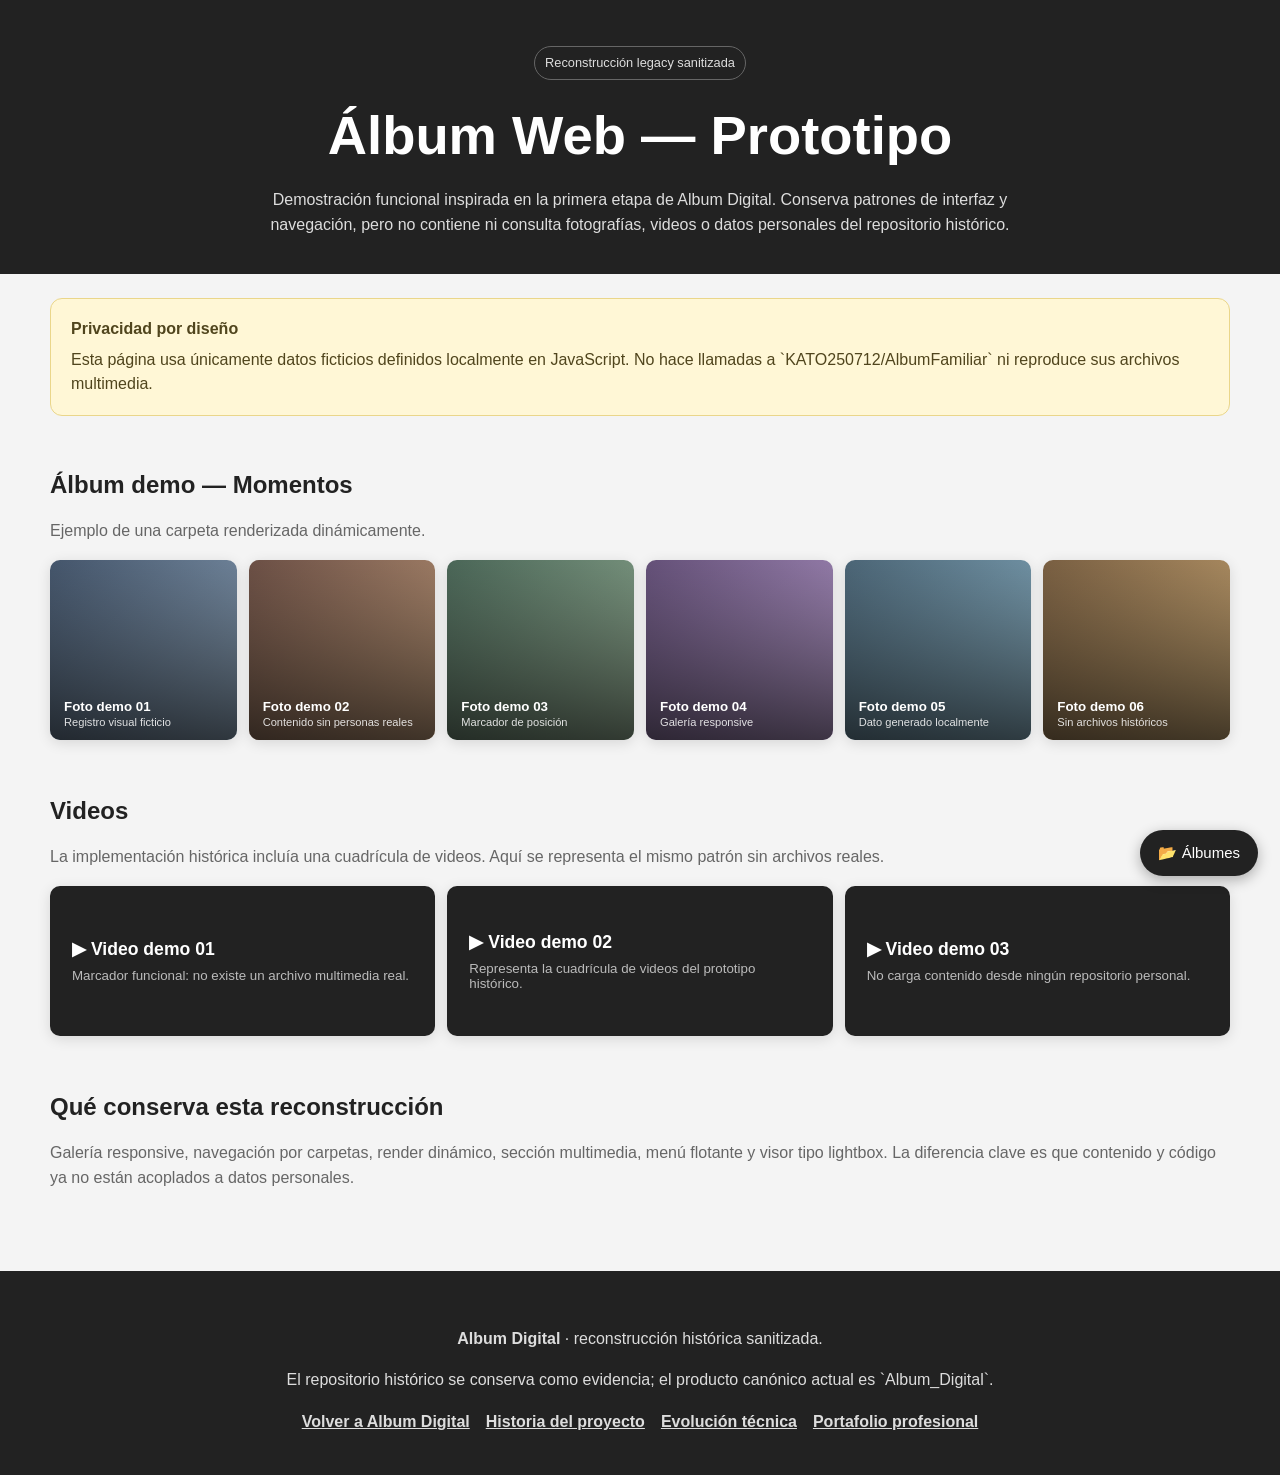
==== legacy/index.html @ f81ddcd9 "feat: add sanitized legacy reconstruction" ====
<!doctype html>
<html lang="es">
<head>
  <meta charset="utf-8">
  <meta name="viewport" content="width=device-width, initial-scale=1">
  <title>Album Digital Legacy | Reconstrucción sanitizada</title>
  <meta name="description" content="Reconstrucción sanitizada del prototipo histórico que dio origen a Album Digital: galería, carpetas, videos y lightbox sin contenido personal.">
  <meta name="author" content="Miguel Ángel Ruiz Ramírez">
  <meta name="robots" content="index,follow">
  <link rel="canonical" href="https://miguelangelruizfull-ai.github.io/Album_Digital/legacy/">
  <style>
    :root{--bg:#f4f4f4;--ink:#222;--muted:#666;--panel:#fff;--line:#ddd;--shadow:0 3px 14px rgba(0,0,0,.12);--max:1180px}
    *{box-sizing:border-box}html{scroll-behavior:smooth}body{margin:0;font-family:Arial,sans-serif;background:var(--bg);color:var(--ink);line-height:1.55}a{color:inherit}.wrap{width:min(calc(100% - 28px),var(--max));margin:auto}
    header{background:#222;color:#fff;text-align:center;padding:46px 20px 36px}header h1{margin:0 0 10px;font-size:clamp(2rem,6vw,3.4rem)}header p{max-width:760px;margin:0 auto;color:#ddd}.badge{display:inline-block;margin-bottom:14px;padding:6px 10px;border:1px solid #666;border-radius:999px;font-size:.8rem;color:#ddd}
    .notice{background:#fff7d6;border:1px solid #ead68a;border-radius:12px;padding:18px 20px;margin:24px auto;color:#50451d}.notice strong{display:block;margin-bottom:6px}
    .section{padding:26px 0}.section h2{margin:0 0 14px}.section p{color:var(--muted)}
    .gallery{display:grid;grid-template-columns:repeat(auto-fill,minmax(180px,1fr));gap:12px}.tile{height:180px;border-radius:10px;box-shadow:var(--shadow);cursor:pointer;position:relative;overflow:hidden;border:0;width:100%;text-align:left;color:#fff;padding:0;background:#444}.tile::after{content:"";position:absolute;inset:0;background:linear-gradient(transparent,rgba(0,0,0,.68))}.tile span{position:absolute;z-index:2;left:14px;bottom:12px;font-weight:700}.tile small{display:block;font-weight:400;opacity:.85;margin-top:2px}.tone-1{background:linear-gradient(135deg,#44556b,#91a8be)}.tone-2{background:linear-gradient(135deg,#6b4f45,#c6a07e)}.tone-3{background:linear-gradient(135deg,#4a6657,#9ab49a)}.tone-4{background:linear-gradient(135deg,#645078,#ba9fd0)}.tone-5{background:linear-gradient(135deg,#4b6576,#8fb6c9)}.tone-6{background:linear-gradient(135deg,#795f42,#d0ad78)}
    .video-grid{display:grid;grid-template-columns:repeat(auto-fit,minmax(220px,1fr));gap:12px}.video-card{min-height:150px;background:#222;color:#fff;border-radius:10px;padding:22px;box-shadow:var(--shadow);cursor:pointer;border:0;text-align:left}.video-card b{display:block;font-size:1.1rem;margin-bottom:8px}.video-card span{color:#bbb}
    .album-menu-btn{position:fixed;bottom:24px;right:22px;background:#222;color:#fff;border:0;padding:14px 18px;border-radius:50px;cursor:pointer;font-size:15px;box-shadow:0 4px 14px rgba(0,0,0,.3);z-index:50}.album-menu-panel{position:fixed;bottom:80px;right:22px;background:#fff;width:min(280px,calc(100vw - 44px));max-height:60vh;overflow:auto;border-radius:12px;box-shadow:0 5px 22px rgba(0,0,0,.2);display:none;padding:12px;z-index:50}.album-menu-panel.open{display:block}.album-menu-title{text-align:center;font-weight:700;margin:6px 0 12px}.album-link{display:block;width:100%;text-align:left;border:0;background:#f2f2f2;border-radius:8px;padding:11px 12px;margin:6px 0;cursor:pointer}.album-link:hover{background:#e4e4e4}.album-link.active{background:#222;color:#fff}
    .lightbox{position:fixed;inset:0;background:rgba(0,0,0,.86);display:none;align-items:center;justify-content:center;padding:20px;z-index:100}.lightbox.open{display:flex}.lightbox-card{width:min(760px,94vw);min-height:430px;border-radius:16px;display:flex;align-items:center;justify-content:center;position:relative;color:#fff;text-align:center;padding:40px;box-shadow:0 8px 30px rgba(0,0,0,.4)}.lightbox-card h3{font-size:2rem;margin:0 0 8px}.lightbox-card p{margin:0;color:#eee}.close{position:absolute;top:20px;right:24px;background:transparent;border:0;color:#fff;font-size:40px;cursor:pointer}
    footer{margin-top:38px;background:#222;color:#ddd;text-align:center;padding:40px 20px}footer a{font-weight:700}.footlinks{display:flex;gap:16px;justify-content:center;flex-wrap:wrap;margin-top:18px}
    @media(max-width:560px){.tile{height:150px}.lightbox-card{min-height:330px}.album-menu-btn{right:14px;bottom:14px}.album-menu-panel{right:14px;bottom:70px}}
  </style>
</head>
<body>
<header>
  <div class="badge">Reconstrucción legacy sanitizada</div>
  <h1>Álbum Web — Prototipo</h1>
  <p>Demostración funcional inspirada en la primera etapa de Album Digital. Conserva patrones de interfaz y navegación, pero no contiene ni consulta fotografías, videos o datos personales del repositorio histórico.</p>
</header>

<main class="wrap">
  <div class="notice">
    <strong>Privacidad por diseño</strong>
    Esta página usa únicamente datos ficticios definidos localmente en JavaScript. No hace llamadas a `KATO250712/AlbumFamiliar` ni reproduce sus archivos multimedia.
  </div>

  <section class="section">
    <h2 id="albumTitle">Álbum demo — Momentos</h2>
    <p id="albumDescription">Selecciona una carpeta desde el botón flotante para observar el comportamiento del prototipo.</p>
    <div class="gallery" id="gallery"></div>
  </section>

  <section class="section">
    <h2>Videos</h2>
    <p>La implementación histórica incluía una cuadrícula de videos. Aquí se representa el mismo patrón sin archivos reales.</p>
    <div class="video-grid" id="videoGrid"></div>
  </section>

  <section class="section">
    <h2>Qué conserva esta reconstrucción</h2>
    <p>Galería responsive, navegación por carpetas, render dinámico, sección multimedia, menú flotante y visor tipo lightbox. La diferencia clave es que contenido y código ya no están acoplados a datos personales.</p>
  </section>
</main>

<button class="album-menu-btn" id="menuButton" type="button" aria-expanded="false" aria-controls="albumMenu">📂 Álbumes</button>
<div class="album-menu-panel" id="albumMenu">
  <div class="album-menu-title">Carpetas demo</div>
  <div id="albumList"></div>
</div>

<div class="lightbox" id="lightbox" role="dialog" aria-modal="true" aria-label="Vista ampliada">
  <button class="close" id="closeLightbox" aria-label="Cerrar">×</button>
  <div class="lightbox-card tone-1" id="lightboxCard">
    <div><h3 id="lightboxTitle">Vista demo</h3><p id="lightboxText"></p></div>
  </div>
</div>

<footer>
  <p><strong>Album Digital</strong> · reconstrucción histórica sanitizada.</p>
  <p>El repositorio histórico se conserva como evidencia; el producto canónico actual es `Album_Digital`.</p>
  <div class="footlinks">
    <a href="../">Volver a Album Digital</a>
    <a href="../HISTORY.md">Historia del proyecto</a>
    <a href="../docs/EVOLUCION.md">Evolución técnica</a>
    <a href="https://miguelangelruizfull-ai.github.io/">Portafolio profesional</a>
  </div>
</footer>

<script>
const albums = {
  "momentos": {
    title: "Álbum demo — Momentos",
    description: "Ejemplo de una carpeta renderizada dinámicamente.",
    items: [
      ["Foto demo 01","Registro visual ficticio","tone-1"],
      ["Foto demo 02","Contenido sin personas reales","tone-2"],
      ["Foto demo 03","Marcador de posición","tone-3"],
      ["Foto demo 04","Galería responsive","tone-4"],
      ["Foto demo 05","Dato generado localmente","tone-5"],
      ["Foto demo 06","Sin archivos históricos","tone-6"]
    ]
  },
  "viajes-demo": {
    title: "Álbum demo — Viajes",
    description: "Segunda carpeta ficticia para demostrar el cambio de álbum.",
    items: [
      ["Destino demo A","Sin ubicación personal","tone-3"],
      ["Destino demo B","Sin fotografías reales","tone-5"],
      ["Destino demo C","Contenido ficticio","tone-1"],
      ["Destino demo D","Render con JavaScript","tone-6"]
    ]
  },
  "eventos-demo": {
    title: "Álbum demo — Eventos",
    description: "Tercera colección ficticia con el mismo comportamiento del visor.",
    items: [
      ["Evento demo A","Ejemplo sanitizado","tone-4"],
      ["Evento demo B","Sin terceros identificables","tone-2"],
      ["Evento demo C","Patrón de galería","tone-5"]
    ]
  }
};

const videoItems = [
  ["Video demo 01","Marcador funcional: no existe un archivo multimedia real."],
  ["Video demo 02","Representa la cuadrícula de videos del prototipo histórico."],
  ["Video demo 03","No carga contenido desde ningún repositorio personal."]
];

const gallery = document.getElementById('gallery');
const albumTitle = document.getElementById('albumTitle');
const albumDescription = document.getElementById('albumDescription');
const albumList = document.getElementById('albumList');
const menu = document.getElementById('albumMenu');
const menuButton = document.getElementById('menuButton');
const lightbox = document.getElementById('lightbox');
const lightboxCard = document.getElementById('lightboxCard');
const lightboxTitle = document.getElementById('lightboxTitle');
const lightboxText = document.getElementById('lightboxText');

function openLightbox(title, text, tone='tone-1') {
  lightboxCard.className = `lightbox-card ${tone}`;
  lightboxTitle.textContent = title;
  lightboxText.textContent = text;
  lightbox.classList.add('open');
}

function closeLightbox() { lightbox.classList.remove('open'); }

document.getElementById('closeLightbox').addEventListener('click', closeLightbox);
lightbox.addEventListener('click', e => { if (e.target === lightbox) closeLightbox(); });
document.addEventListener('keydown', e => { if (e.key === 'Escape') closeLightbox(); });

function renderAlbum(key) {
  const album = albums[key];
  albumTitle.textContent = album.title;
  albumDescription.textContent = album.description;
  gallery.innerHTML = '';
  album.items.forEach(([title,text,tone]) => {
    const button = document.createElement('button');
    button.type = 'button';
    button.className = `tile ${tone}`;
    button.innerHTML = `<span>${title}<small>${text}</small></span>`;
    button.addEventListener('click', () => openLightbox(title,text,tone));
    gallery.appendChild(button);
  });
  document.querySelectorAll('.album-link').forEach(btn => btn.classList.toggle('active', btn.dataset.key === key));
  menu.classList.remove('open');
  menuButton.setAttribute('aria-expanded','false');
}

Object.entries(albums).forEach(([key,album]) => {
  const button = document.createElement('button');
  button.type = 'button';
  button.className = 'album-link';
  button.dataset.key = key;
  button.textContent = album.title.replace('Álbum demo — ','');
  button.addEventListener('click', () => renderAlbum(key));
  albumList.appendChild(button);
});

menuButton.addEventListener('click', () => {
  const open = menu.classList.toggle('open');
  menuButton.setAttribute('aria-expanded', String(open));
});

document.getElementById('videoGrid').innerHTML = '';
videoItems.forEach(([title,text],i) => {
  const button = document.createElement('button');
  button.type = 'button';
  button.className = 'video-card';
  button.innerHTML = `<b>▶ ${title}</b><span>${text}</span>`;
  button.addEventListener('click', () => openLightbox(title,text,`tone-${(i%6)+1}`));
  document.getElementById('videoGrid').appendChild(button);
});

renderAlbum('momentos');
</script>
</body>
</html>
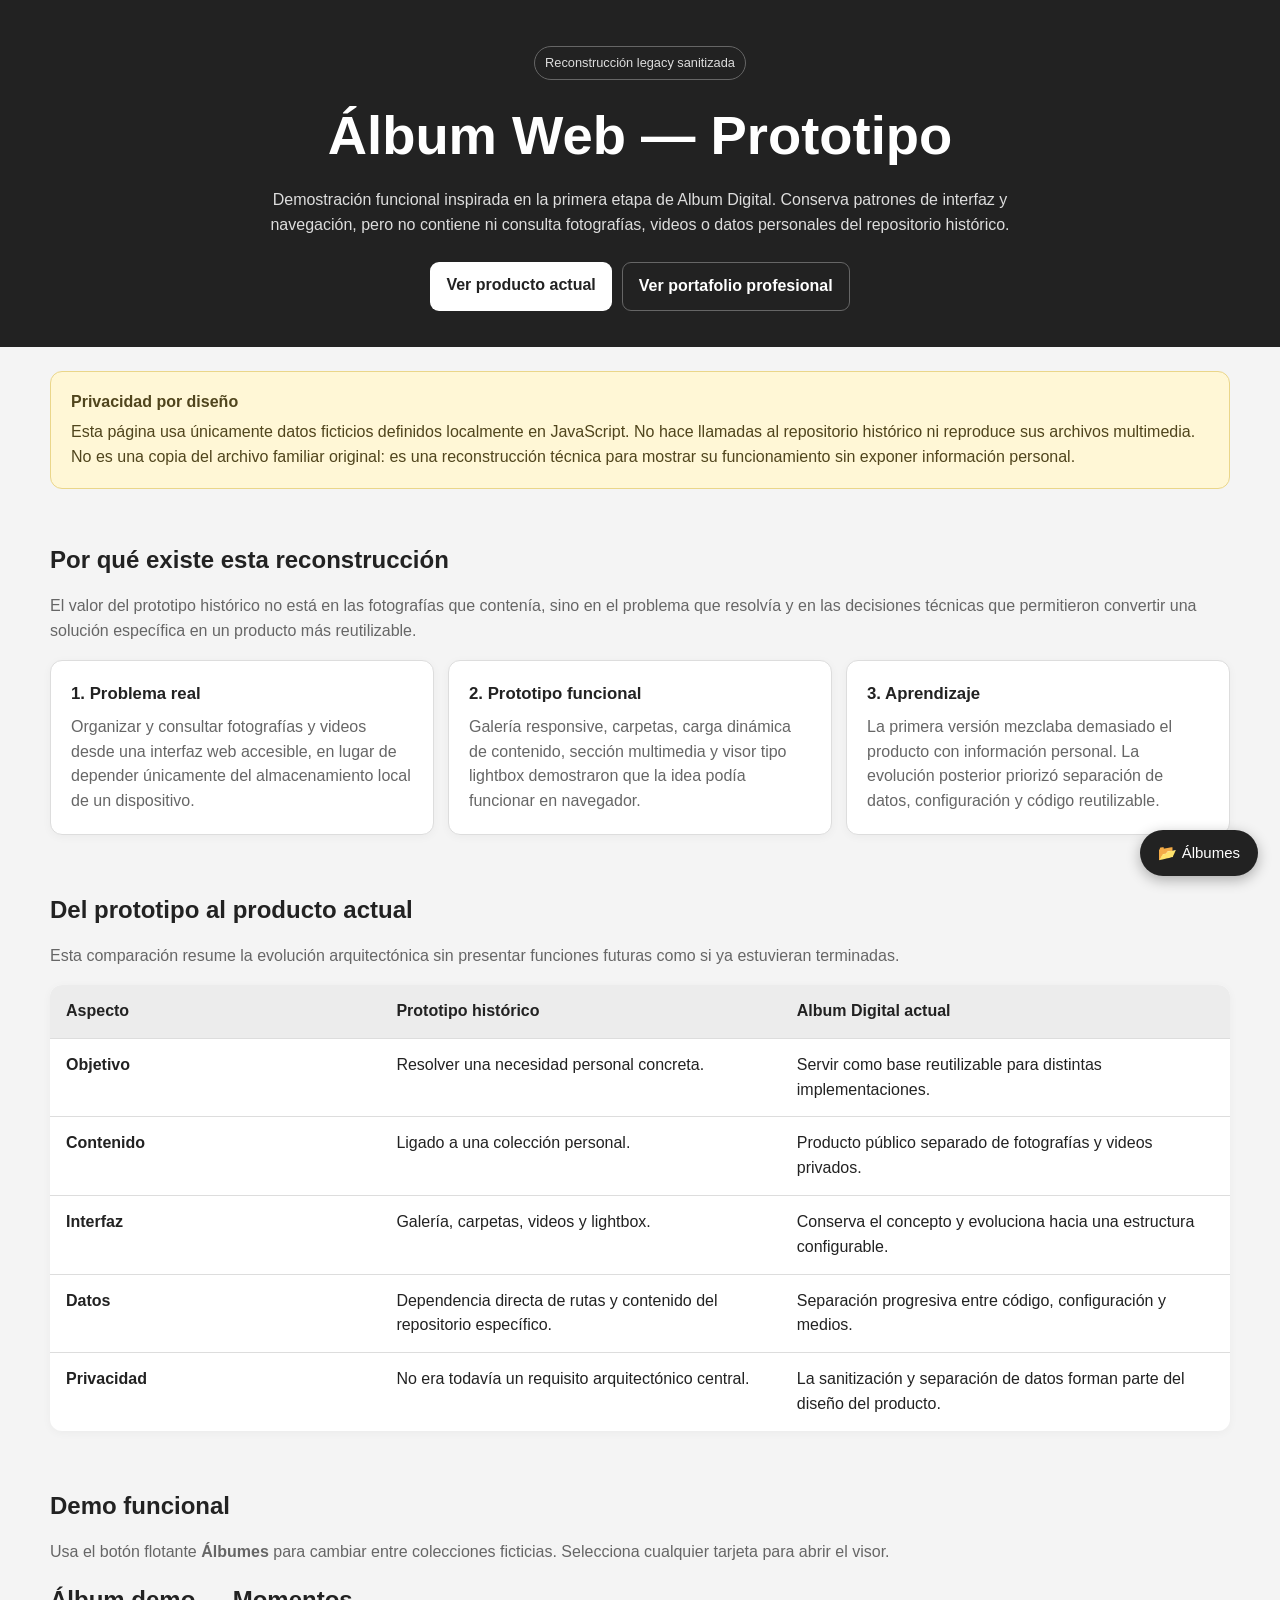
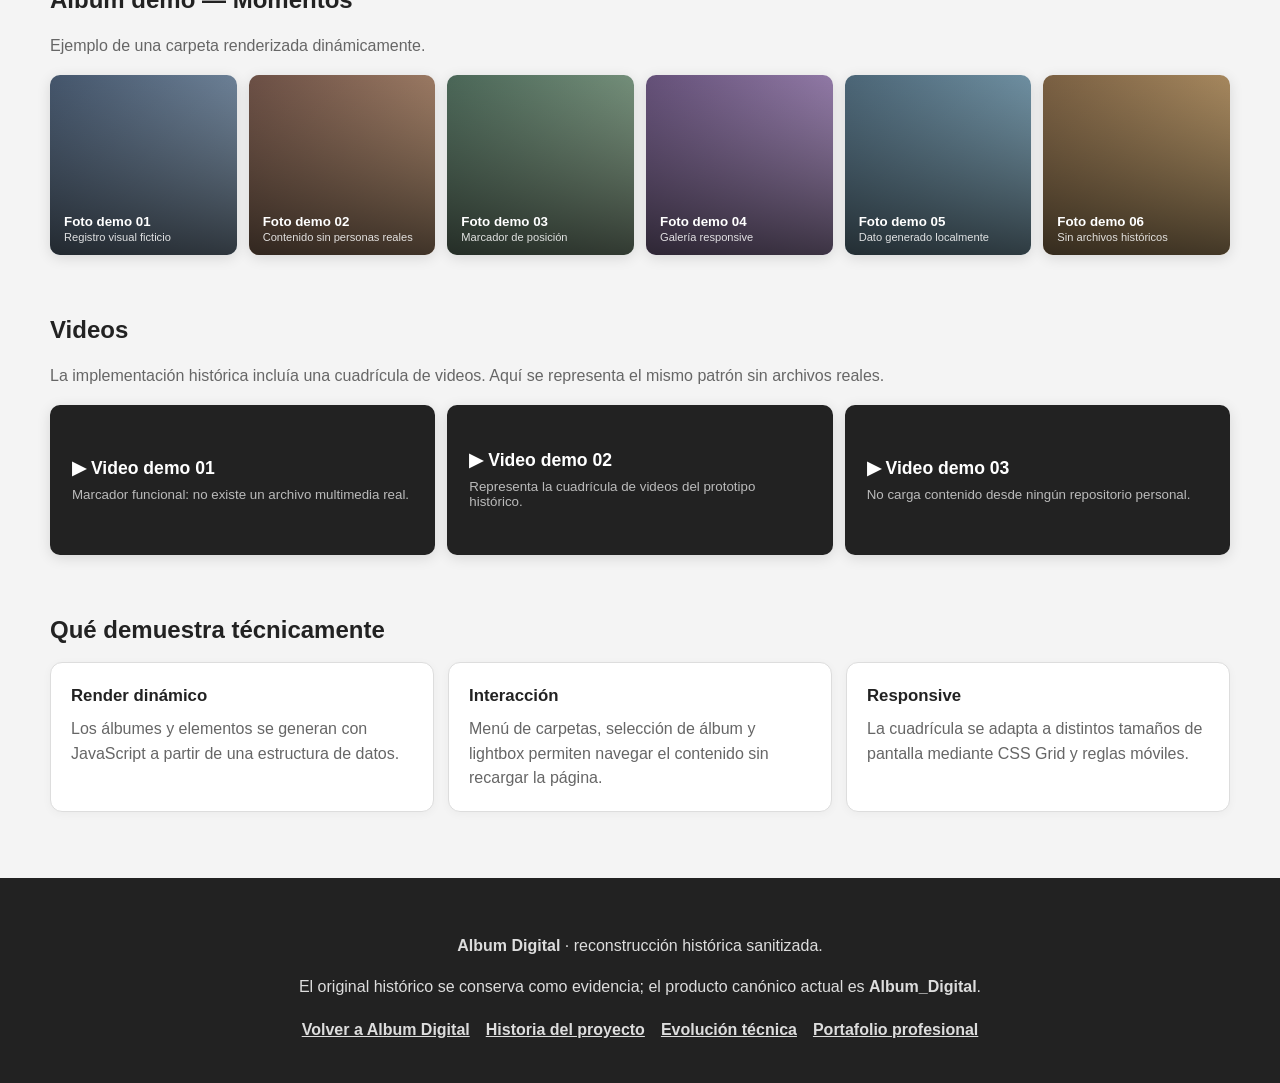
==== commit 3f649a4d: "Improve legacy case-study context without exposing personal data" ====
--- a/legacy/index.html
+++ b/legacy/index.html
@@ -11,15 +11,17 @@
   <style>
     :root{--bg:#f4f4f4;--ink:#222;--muted:#666;--panel:#fff;--line:#ddd;--shadow:0 3px 14px rgba(0,0,0,.12);--max:1180px}
     *{box-sizing:border-box}html{scroll-behavior:smooth}body{margin:0;font-family:Arial,sans-serif;background:var(--bg);color:var(--ink);line-height:1.55}a{color:inherit}.wrap{width:min(calc(100% - 28px),var(--max));margin:auto}
-    header{background:#222;color:#fff;text-align:center;padding:46px 20px 36px}header h1{margin:0 0 10px;font-size:clamp(2rem,6vw,3.4rem)}header p{max-width:760px;margin:0 auto;color:#ddd}.badge{display:inline-block;margin-bottom:14px;padding:6px 10px;border:1px solid #666;border-radius:999px;font-size:.8rem;color:#ddd}
+    header{background:#222;color:#fff;text-align:center;padding:46px 20px 36px}header h1{margin:0 0 10px;font-size:clamp(2rem,6vw,3.4rem)}header p{max-width:760px;margin:0 auto;color:#ddd}.badge{display:inline-block;margin-bottom:14px;padding:6px 10px;border:1px solid #666;border-radius:999px;font-size:.8rem;color:#ddd}.hero-actions{display:flex;gap:10px;justify-content:center;flex-wrap:wrap;margin-top:24px}.hero-btn{display:inline-block;padding:11px 16px;border-radius:9px;background:#fff;color:#222;text-decoration:none;font-weight:700}.hero-btn.secondary{background:transparent;color:#fff;border:1px solid #666}
     .notice{background:#fff7d6;border:1px solid #ead68a;border-radius:12px;padding:18px 20px;margin:24px auto;color:#50451d}.notice strong{display:block;margin-bottom:6px}
-    .section{padding:26px 0}.section h2{margin:0 0 14px}.section p{color:var(--muted)}
+    .section{padding:28px 0}.section h2{margin:0 0 14px}.section p{color:var(--muted)}.explain-grid{display:grid;grid-template-columns:repeat(3,1fr);gap:14px}.explain-card{background:var(--panel);border:1px solid var(--line);border-radius:12px;padding:20px;box-shadow:0 2px 10px rgba(0,0,0,.04)}.explain-card h3{margin:0 0 8px;font-size:1.05rem}.explain-card p{margin:0;color:var(--muted)}
+    .compare{width:100%;border-collapse:collapse;background:var(--panel);border-radius:12px;overflow:hidden;box-shadow:0 2px 10px rgba(0,0,0,.04)}.compare th,.compare td{text-align:left;padding:14px 16px;border-bottom:1px solid var(--line);vertical-align:top}.compare th{background:#ececec}.compare tr:last-child td{border-bottom:0}.compare td:first-child{font-weight:700;width:28%}
     .gallery{display:grid;grid-template-columns:repeat(auto-fill,minmax(180px,1fr));gap:12px}.tile{height:180px;border-radius:10px;box-shadow:var(--shadow);cursor:pointer;position:relative;overflow:hidden;border:0;width:100%;text-align:left;color:#fff;padding:0;background:#444}.tile::after{content:"";position:absolute;inset:0;background:linear-gradient(transparent,rgba(0,0,0,.68))}.tile span{position:absolute;z-index:2;left:14px;bottom:12px;font-weight:700}.tile small{display:block;font-weight:400;opacity:.85;margin-top:2px}.tone-1{background:linear-gradient(135deg,#44556b,#91a8be)}.tone-2{background:linear-gradient(135deg,#6b4f45,#c6a07e)}.tone-3{background:linear-gradient(135deg,#4a6657,#9ab49a)}.tone-4{background:linear-gradient(135deg,#645078,#ba9fd0)}.tone-5{background:linear-gradient(135deg,#4b6576,#8fb6c9)}.tone-6{background:linear-gradient(135deg,#795f42,#d0ad78)}
     .video-grid{display:grid;grid-template-columns:repeat(auto-fit,minmax(220px,1fr));gap:12px}.video-card{min-height:150px;background:#222;color:#fff;border-radius:10px;padding:22px;box-shadow:var(--shadow);cursor:pointer;border:0;text-align:left}.video-card b{display:block;font-size:1.1rem;margin-bottom:8px}.video-card span{color:#bbb}
     .album-menu-btn{position:fixed;bottom:24px;right:22px;background:#222;color:#fff;border:0;padding:14px 18px;border-radius:50px;cursor:pointer;font-size:15px;box-shadow:0 4px 14px rgba(0,0,0,.3);z-index:50}.album-menu-panel{position:fixed;bottom:80px;right:22px;background:#fff;width:min(280px,calc(100vw - 44px));max-height:60vh;overflow:auto;border-radius:12px;box-shadow:0 5px 22px rgba(0,0,0,.2);display:none;padding:12px;z-index:50}.album-menu-panel.open{display:block}.album-menu-title{text-align:center;font-weight:700;margin:6px 0 12px}.album-link{display:block;width:100%;text-align:left;border:0;background:#f2f2f2;border-radius:8px;padding:11px 12px;margin:6px 0;cursor:pointer}.album-link:hover{background:#e4e4e4}.album-link.active{background:#222;color:#fff}
     .lightbox{position:fixed;inset:0;background:rgba(0,0,0,.86);display:none;align-items:center;justify-content:center;padding:20px;z-index:100}.lightbox.open{display:flex}.lightbox-card{width:min(760px,94vw);min-height:430px;border-radius:16px;display:flex;align-items:center;justify-content:center;position:relative;color:#fff;text-align:center;padding:40px;box-shadow:0 8px 30px rgba(0,0,0,.4)}.lightbox-card h3{font-size:2rem;margin:0 0 8px}.lightbox-card p{margin:0;color:#eee}.close{position:absolute;top:20px;right:24px;background:transparent;border:0;color:#fff;font-size:40px;cursor:pointer}
     footer{margin-top:38px;background:#222;color:#ddd;text-align:center;padding:40px 20px}footer a{font-weight:700}.footlinks{display:flex;gap:16px;justify-content:center;flex-wrap:wrap;margin-top:18px}
-    @media(max-width:560px){.tile{height:150px}.lightbox-card{min-height:330px}.album-menu-btn{right:14px;bottom:14px}.album-menu-panel{right:14px;bottom:70px}}
+    @media(max-width:760px){.explain-grid{grid-template-columns:1fr}.compare{font-size:.94rem}.compare th,.compare td{padding:12px}}
+    @media(max-width:560px){.tile{height:150px}.lightbox-card{min-height:330px}.album-menu-btn{right:14px;bottom:14px}.album-menu-panel{right:14px;bottom:70px}.compare td:first-child{width:auto}}
   </style>
 </head>
 <body>
@@ -27,15 +29,55 @@
   <div class="badge">Reconstrucción legacy sanitizada</div>
   <h1>Álbum Web — Prototipo</h1>
   <p>Demostración funcional inspirada en la primera etapa de Album Digital. Conserva patrones de interfaz y navegación, pero no contiene ni consulta fotografías, videos o datos personales del repositorio histórico.</p>
+  <div class="hero-actions">
+    <a class="hero-btn" href="../">Ver producto actual</a>
+    <a class="hero-btn secondary" href="https://miguelangelruizfull-ai.github.io/">Ver portafolio profesional</a>
+  </div>
 </header>
 
 <main class="wrap">
   <div class="notice">
     <strong>Privacidad por diseño</strong>
-    Esta página usa únicamente datos ficticios definidos localmente en JavaScript. No hace llamadas a `KATO250712/AlbumFamiliar` ni reproduce sus archivos multimedia.
-  </div>
-
-  <section class="section">
+    Esta página usa únicamente datos ficticios definidos localmente en JavaScript. No hace llamadas al repositorio histórico ni reproduce sus archivos multimedia. No es una copia del archivo familiar original: es una reconstrucción técnica para mostrar su funcionamiento sin exponer información personal.
+  </div>
+
+  <section class="section">
+    <h2>Por qué existe esta reconstrucción</h2>
+    <p>El valor del prototipo histórico no está en las fotografías que contenía, sino en el problema que resolvía y en las decisiones técnicas que permitieron convertir una solución específica en un producto más reutilizable.</p>
+    <div class="explain-grid">
+      <article class="explain-card">
+        <h3>1. Problema real</h3>
+        <p>Organizar y consultar fotografías y videos desde una interfaz web accesible, en lugar de depender únicamente del almacenamiento local de un dispositivo.</p>
+      </article>
+      <article class="explain-card">
+        <h3>2. Prototipo funcional</h3>
+        <p>Galería responsive, carpetas, carga dinámica de contenido, sección multimedia y visor tipo lightbox demostraron que la idea podía funcionar en navegador.</p>
+      </article>
+      <article class="explain-card">
+        <h3>3. Aprendizaje</h3>
+        <p>La primera versión mezclaba demasiado el producto con información personal. La evolución posterior priorizó separación de datos, configuración y código reutilizable.</p>
+      </article>
+    </div>
+  </section>
+
+  <section class="section">
+    <h2>Del prototipo al producto actual</h2>
+    <p>Esta comparación resume la evolución arquitectónica sin presentar funciones futuras como si ya estuvieran terminadas.</p>
+    <table class="compare">
+      <thead><tr><th>Aspecto</th><th>Prototipo histórico</th><th>Album Digital actual</th></tr></thead>
+      <tbody>
+        <tr><td>Objetivo</td><td>Resolver una necesidad personal concreta.</td><td>Servir como base reutilizable para distintas implementaciones.</td></tr>
+        <tr><td>Contenido</td><td>Ligado a una colección personal.</td><td>Producto público separado de fotografías y videos privados.</td></tr>
+        <tr><td>Interfaz</td><td>Galería, carpetas, videos y lightbox.</td><td>Conserva el concepto y evoluciona hacia una estructura configurable.</td></tr>
+        <tr><td>Datos</td><td>Dependencia directa de rutas y contenido del repositorio específico.</td><td>Separación progresiva entre código, configuración y medios.</td></tr>
+        <tr><td>Privacidad</td><td>No era todavía un requisito arquitectónico central.</td><td>La sanitización y separación de datos forman parte del diseño del producto.</td></tr>
+      </tbody>
+    </table>
+  </section>
+
+  <section class="section">
+    <h2>Demo funcional</h2>
+    <p>Usa el botón flotante <strong>Álbumes</strong> para cambiar entre colecciones ficticias. Selecciona cualquier tarjeta para abrir el visor.</p>
     <h2 id="albumTitle">Álbum demo — Momentos</h2>
     <p id="albumDescription">Selecciona una carpeta desde el botón flotante para observar el comportamiento del prototipo.</p>
     <div class="gallery" id="gallery"></div>
@@ -48,8 +90,12 @@
   </section>
 
   <section class="section">
-    <h2>Qué conserva esta reconstrucción</h2>
-    <p>Galería responsive, navegación por carpetas, render dinámico, sección multimedia, menú flotante y visor tipo lightbox. La diferencia clave es que contenido y código ya no están acoplados a datos personales.</p>
+    <h2>Qué demuestra técnicamente</h2>
+    <div class="explain-grid">
+      <article class="explain-card"><h3>Render dinámico</h3><p>Los álbumes y elementos se generan con JavaScript a partir de una estructura de datos.</p></article>
+      <article class="explain-card"><h3>Interacción</h3><p>Menú de carpetas, selección de álbum y lightbox permiten navegar el contenido sin recargar la página.</p></article>
+      <article class="explain-card"><h3>Responsive</h3><p>La cuadrícula se adapta a distintos tamaños de pantalla mediante CSS Grid y reglas móviles.</p></article>
+    </div>
   </section>
 </main>
 
@@ -68,11 +114,11 @@
 
 <footer>
   <p><strong>Album Digital</strong> · reconstrucción histórica sanitizada.</p>
-  <p>El repositorio histórico se conserva como evidencia; el producto canónico actual es `Album_Digital`.</p>
+  <p>El original histórico se conserva como evidencia; el producto canónico actual es <strong>Album_Digital</strong>.</p>
   <div class="footlinks">
     <a href="../">Volver a Album Digital</a>
-    <a href="../HISTORY.md">Historia del proyecto</a>
-    <a href="../docs/EVOLUCION.md">Evolución técnica</a>
+    <a href="https://github.com/miguelangelruizfull-ai/Album_Digital/blob/main/HISTORY.md" target="_blank" rel="noopener">Historia del proyecto</a>
+    <a href="https://github.com/miguelangelruizfull-ai/Album_Digital/blob/main/docs/EVOLUCION.md" target="_blank" rel="noopener">Evolución técnica</a>
     <a href="https://miguelangelruizfull-ai.github.io/">Portafolio profesional</a>
   </div>
 </footer>
